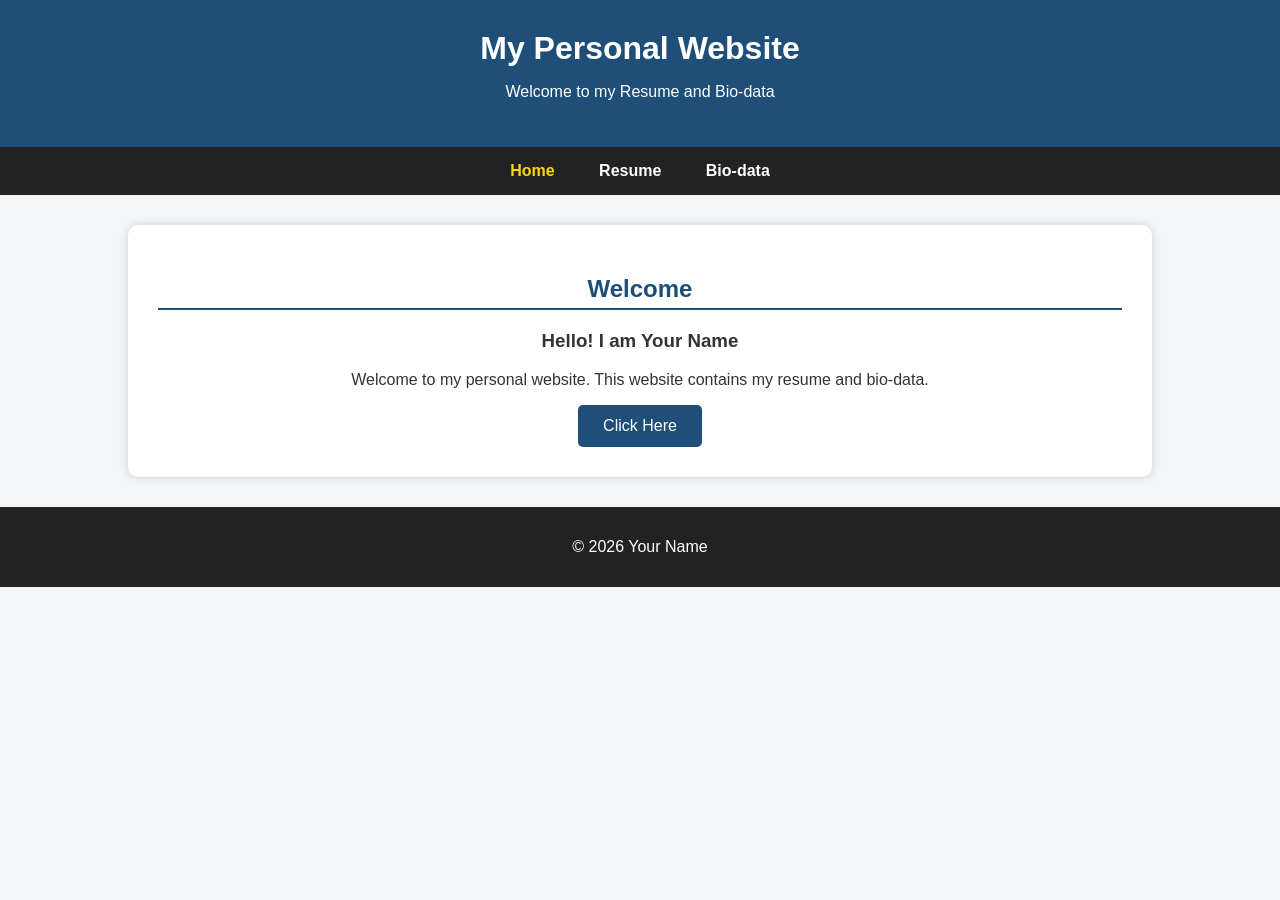
==== index.html @ 9315f7fa "Initial commit: Personal Website structure (Home, Bio-data, Resume)" ====
<!DOCTYPE html>
<html lang="en">
<head>
    <meta charset="UTF-8">
    <meta name="viewport" content="width=device-width, initial-scale=1.0">
    <title>My Personal Website</title>
    <link rel="stylesheet" href="style.css">
</head>

<body>

<header>
    <h1>My Personal Website</h1>
    <p>Welcome to my Resume and Bio-data</p>
</header>

<nav>
    <a href="index.html" class="active">Home</a>
    <a href="resume.html">Resume</a>
    <a href="biodata.html">Bio-data</a>
</nav>

<section class="home">
    <h2>Welcome</h2>

    <h3>Hello! I am Your Name</h3>

    <p>
        Welcome to my personal website. This website contains
        my resume and bio-data.
    </p>

    <button onclick="welcomeMessage()">Click Here</button>
</section>

<footer>
    <p>&copy; 2026 Your Name</p>
</footer>

<script src="script.js"></script>

</body>
</html>
---- style.css ----
* {
    box-sizing: border-box;
}

body {
    margin: 0;
    font-family: Arial, sans-serif;
    background-color: #f4f6f8;
    color: #333;
}

header {
    background-color: #1f4e79;
    color: white;
    text-align: center;
    padding: 30px;
}

header h1 {
    margin: 0;
}

nav {
    background-color: #222;
    text-align: center;
    padding: 15px;
}

nav a {
    color: white;
    text-decoration: none;
    margin: 0 20px;
    font-weight: bold;
}

nav a:hover,
nav a.active {
    color: #ffd700;
}

.container,
.home {
    width: 80%;
    margin: 30px auto;
    background-color: white;
    padding: 30px;
    border-radius: 10px;
    box-shadow: 0 0 10px #ccc;
}

.home {
    text-align: center;
}

h2 {
    color: #1f4e79;
    border-bottom: 2px solid #1f4e79;
    padding-bottom: 5px;
}

table {
    width: 100%;
    border-collapse: collapse;
    margin-bottom: 20px;
}

th,
td {
    border: 1px solid #999;
    padding: 12px;
    text-align: left;
}

th {
    background-color: #1f4e79;
    color: white;
}

.biodata th {
    width: 30%;
}

li {
    margin: 8px 0;
}

button {
    background-color: #1f4e79;
    color: white;
    border: none;
    padding: 12px 25px;
    border-radius: 5px;
    cursor: pointer;
    font-size: 16px;
}

button:hover {
    background-color: #163a5c;
}

footer {
    background-color: #222;
    color: white;
    text-align: center;
    padding: 15px;
    margin-top: 30px;
}

@media (max-width: 600px) {
    .container,
    .home {
        width: 92%;
        padding: 20px 15px;
        margin: 20px auto;
    }

    nav a {
        display: inline-block;
        margin: 5px 12px;
    }

    table {
        display: block;
        overflow-x: auto;
    }
}
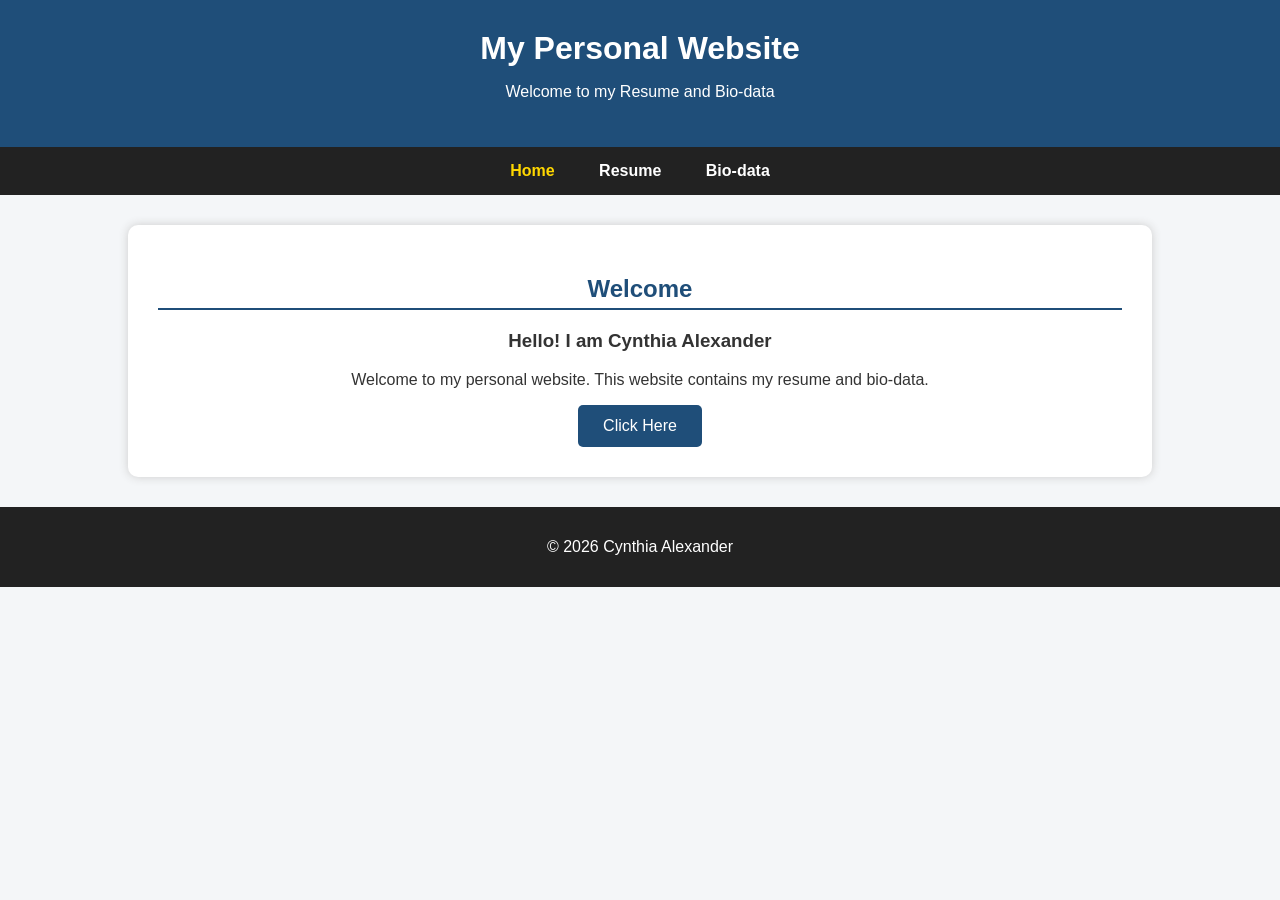
==== commit 4147d0a1: "Update personal details for Cynthia Alexander" ====
--- a/index.html
+++ b/index.html
@@ -23,7 +23,7 @@
 <section class="home">
     <h2>Welcome</h2>
 
-    <h3>Hello! I am Your Name</h3>
+    <h3>Hello! I am Cynthia Alexander</h3>
 
     <p>
         Welcome to my personal website. This website contains
@@ -34,7 +34,7 @@
 </section>
 
 <footer>
-    <p>&copy; 2026 Your Name</p>
+    <p>&copy; 2026 Cynthia Alexander</p>
 </footer>
 
 <script src="script.js"></script>
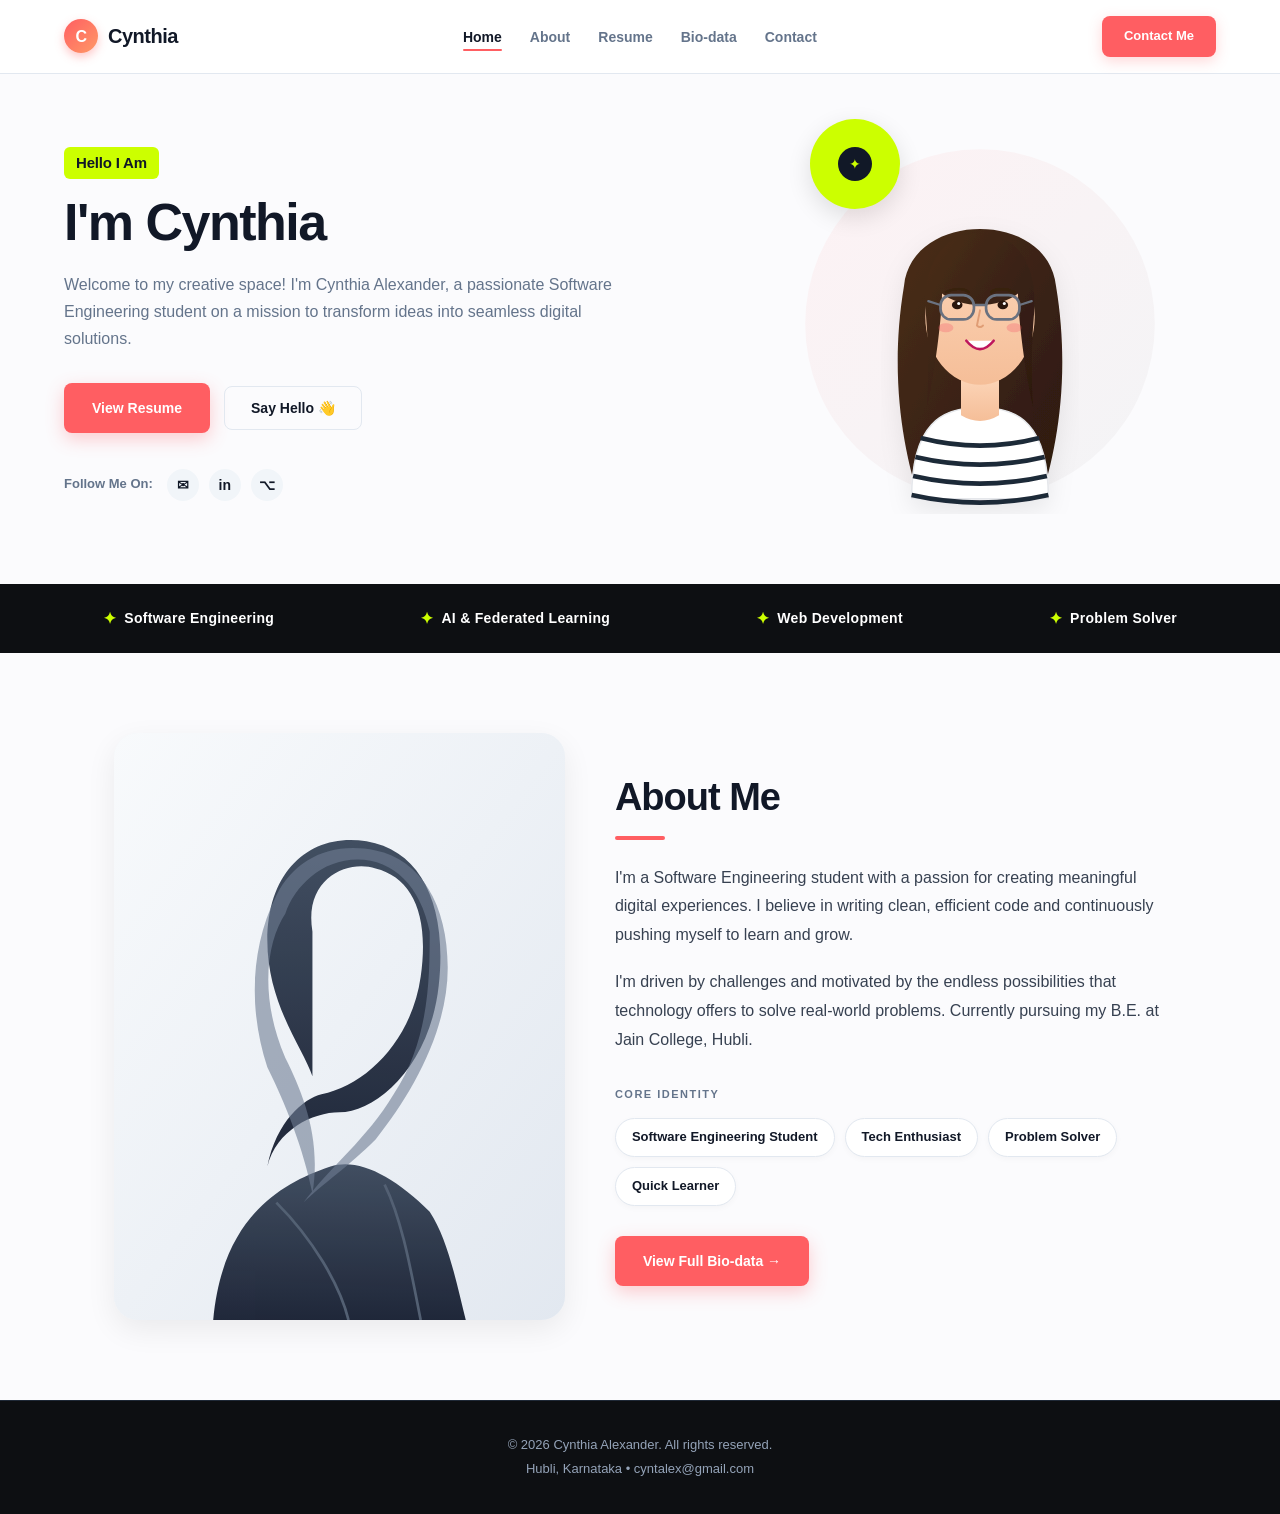
==== commit 0cc2094d: "Add modern Home, Navigation, About Me, and Contact pages inspired by reference designs" ====
--- a/index.html
+++ b/index.html
@@ -3,41 +3,118 @@
 <head>
     <meta charset="UTF-8">
     <meta name="viewport" content="width=device-width, initial-scale=1.0">
-    <title>My Personal Website</title>
+    <title>Cynthia Alexander | Portfolio & Resume</title>
     <link rel="stylesheet" href="style.css">
 </head>
-
 <body>
 
-<header>
-    <h1>My Personal Website</h1>
-    <p>Welcome to my Resume and Bio-data</p>
-</header>
+    <!-- ================= Modern Navbar ================= -->
+    <header class="site-header">
+        <div class="nav-container">
+            <a href="index.html" class="brand-logo">
+                <span class="brand-icon">C</span>
+                <span>Cynthia</span>
+            </a>
 
-<nav>
-    <a href="index.html" class="active">Home</a>
-    <a href="resume.html">Resume</a>
-    <a href="biodata.html">Bio-data</a>
-</nav>
+            <button class="mobile-toggle" onclick="toggleMenu()" aria-label="Toggle navigation">☰</button>
 
-<section class="home">
-    <h2>Welcome</h2>
+            <ul class="nav-links" id="navLinks">
+                <li><a href="index.html" class="active">Home</a></li>
+                <li><a href="about.html">About</a></li>
+                <li><a href="resume.html">Resume</a></li>
+                <li><a href="biodata.html">Bio-data</a></li>
+                <li><a href="contact.html">Contact</a></li>
+            </ul>
 
-    <h3>Hello! I am Cynthia Alexander</h3>
+            <div class="nav-actions">
+                <a href="contact.html" class="btn-contact-nav">Contact Me</a>
+            </div>
+        </div>
+    </header>
 
-    <p>
-        Welcome to my personal website. This website contains
-        my resume and bio-data.
-    </p>
+    <!-- ================= Hero Section (Image 1 reference) ================= -->
+    <section class="hero-section">
+        <div class="hero-content">
+            <div class="hero-highlight-pill">Hello I Am</div>
+            <h1 class="hero-title">I'm Cynthia</h1>
+            <p class="hero-desc">
+                Welcome to my creative space! I'm Cynthia Alexander, a passionate Software Engineering student on a mission to transform ideas into seamless digital solutions.
+            </p>
 
-    <button onclick="welcomeMessage()">Click Here</button>
-</section>
+            <div class="hero-cta-group">
+                <a href="resume.html" class="btn-primary">View Resume</a>
+                <button class="btn-secondary" onclick="welcomeMessage()">Say Hello 👋</button>
+            </div>
 
-<footer>
-    <p>&copy; 2026 Cynthia Alexander</p>
-</footer>
+            <div class="hero-social">
+                <span>Follow Me On:</span>
+                <div class="social-icons">
+                    <a href="mailto:cyntalex@gmail.com" class="social-icon-btn" title="Email" target="_blank">✉</a>
+                    <a href="https://linkedin.com" class="social-icon-btn" title="LinkedIn" target="_blank">in</a>
+                    <a href="https://github.com" class="social-icon-btn" title="GitHub" target="_blank">⌥</a>
+                </div>
+            </div>
+        </div>
 
-<script src="script.js"></script>
+        <div class="hero-visual">
+            <div class="hero-image-wrap">
+                <!-- Circular Rotating Badge -->
+                <div class="circular-badge">
+                    <div class="circular-badge-center">✦</div>
+                </div>
+                <img src="assets/profile.svg" alt="Cynthia Alexander Portrait">
+            </div>
+        </div>
+    </section>
 
+    <!-- ================= Dark Feature Ticker Banner ================= -->
+    <div class="ticker-banner">
+        <div class="ticker-content">
+            <div class="ticker-item"><span class="ticker-sparkle">✦</span> Software Engineering</div>
+            <div class="ticker-item"><span class="ticker-sparkle">✦</span> AI & Federated Learning</div>
+            <div class="ticker-item"><span class="ticker-sparkle">✦</span> Web Development</div>
+            <div class="ticker-item"><span class="ticker-sparkle">✦</span> Problem Solver</div>
+        </div>
+    </div>
+
+    <!-- ================= About Me Section (Image 2 reference) ================= -->
+    <section class="about-section" id="about">
+        <div class="about-image-wrap">
+            <img src="assets/about-portrait.svg" alt="About Cynthia Alexander">
+        </div>
+
+        <div class="about-content">
+            <h2 class="section-title">About Me</h2>
+            <div class="accent-line"></div>
+
+            <p class="about-text">
+                I'm a Software Engineering student with a passion for creating meaningful digital experiences. I believe in writing clean, efficient code and continuously pushing myself to learn and grow.
+            </p>
+
+            <p class="about-text">
+                I'm driven by challenges and motivated by the endless possibilities that technology offers to solve real-world problems. Currently pursuing my B.E. at Jain College, Hubli.
+            </p>
+
+            <div class="core-identity-label">CORE IDENTITY</div>
+            <div class="identity-pills">
+                <span class="identity-pill">Software Engineering Student</span>
+                <span class="identity-pill">Tech Enthusiast</span>
+                <span class="identity-pill">Problem Solver</span>
+                <span class="identity-pill">Quick Learner</span>
+            </div>
+
+            <div style="margin-top: 30px;">
+                <a href="biodata.html" class="btn-primary">View Full Bio-data →</a>
+            </div>
+        </div>
+    </section>
+
+    <!-- ================= Footer ================= -->
+    <footer class="site-footer">
+        <p>&copy; 2026 Cynthia Alexander. All rights reserved.</p>
+        <p>Hubli, Karnataka • cyntalex@gmail.com</p>
+    </footer>
+
+    <script src="script.js"></script>
 </body>
-</html>+</html>
--- a/style.css
+++ b/style.css
@@ -1,126 +1,781 @@
+/* ==========================================================================
+   Modern Portfolio Stylesheet - Cynthia Alexander
+   Inspired by Reference Designs (Hero + About + Modern Navbar)
+   ========================================================================== */
+
+:root {
+  --primary: #ff5e62;         /* Coral / Pink accent from Image 1 */
+  --primary-hover: #e54b4f;
+  --accent-lime: #ccff00;     /* Electric Lime from Image 1 badge & highlight */
+  --dark-bg: #0d0f12;         /* Dark banner background */
+  --text-main: #111827;       /* Deep charcoal */
+  --text-muted: #64748b;      /* Slate grey */
+  --bg-page: #fbfbfd;         /* Clean soft off-white */
+  --card-bg: #ffffff;
+  --border-light: #e2e8f0;
+  --radius-sm: 8px;
+  --radius-md: 14px;
+  --radius-lg: 24px;
+  --radius-full: 9999px;
+  --shadow-subtle: 0 4px 20px rgba(0, 0, 0, 0.05);
+  --shadow-card: 0 10px 30px rgba(0, 0, 0, 0.07);
+}
+
 * {
-    box-sizing: border-box;
+  box-sizing: border-box;
+  margin: 0;
+  padding: 0;
 }
 
 body {
-    margin: 0;
-    font-family: Arial, sans-serif;
-    background-color: #f4f6f8;
-    color: #333;
-}
-
-header {
-    background-color: #1f4e79;
-    color: white;
+  font-family: -apple-system, BlinkMacSystemFont, "Segoe UI", Roboto, Helvetica, Arial, sans-serif;
+  background-color: var(--bg-page);
+  color: var(--text-main);
+  line-height: 1.6;
+  -webkit-font-smoothing: antialiased;
+}
+
+/* ==========================================================================
+   Navigation Bar (Matches Image 1 & 2)
+   ========================================================================== */
+.site-header {
+  position: sticky;
+  top: 0;
+  z-index: 100;
+  background: rgba(255, 255, 255, 0.95);
+  backdrop-filter: blur(10px);
+  border-bottom: 1px solid var(--border-light);
+}
+
+.nav-container {
+  max-width: 1200px;
+  margin: 0 auto;
+  padding: 16px 24px;
+  display: flex;
+  align-items: center;
+  justify-content: space-between;
+}
+
+.brand-logo {
+  display: flex;
+  align-items: center;
+  gap: 10px;
+  text-decoration: none;
+  font-size: 20px;
+  font-weight: 800;
+  color: var(--text-main);
+  letter-spacing: -0.5px;
+}
+
+.brand-icon {
+  width: 34px;
+  height: 34px;
+  border-radius: 50%;
+  background: linear-gradient(135deg, #ff5e62, #ff9966);
+  color: white;
+  display: flex;
+  align-items: center;
+  justify-content: center;
+  font-size: 16px;
+  font-weight: 800;
+  box-shadow: 0 4px 10px rgba(255, 94, 98, 0.35);
+}
+
+.nav-links {
+  display: flex;
+  align-items: center;
+  gap: 28px;
+  list-style: none;
+}
+
+.nav-links a {
+  text-decoration: none;
+  font-size: 14px;
+  font-weight: 600;
+  color: var(--text-muted);
+  transition: color 0.2s ease;
+  position: relative;
+  padding: 6px 0;
+}
+
+.nav-links a:hover,
+.nav-links a.active {
+  color: var(--text-main);
+}
+
+.nav-links a.active::after {
+  content: '';
+  position: absolute;
+  bottom: 0;
+  left: 0;
+  width: 100%;
+  height: 2px;
+  background-color: var(--primary);
+  border-radius: 2px;
+}
+
+.nav-actions {
+  display: flex;
+  align-items: center;
+  gap: 16px;
+}
+
+.btn-contact-nav {
+  text-decoration: none;
+  background-color: var(--primary);
+  color: white;
+  font-size: 13px;
+  font-weight: 700;
+  padding: 10px 22px;
+  border-radius: var(--radius-sm);
+  transition: all 0.2s ease;
+  box-shadow: 0 4px 14px rgba(255, 94, 98, 0.25);
+  display: inline-block;
+}
+
+.btn-contact-nav:hover {
+  background-color: var(--primary-hover);
+  transform: translateY(-1px);
+}
+
+/* Mobile Nav Toggle */
+.mobile-toggle {
+  display: none;
+  background: none;
+  border: none;
+  font-size: 24px;
+  color: var(--text-main);
+  cursor: pointer;
+}
+
+/* ==========================================================================
+   Hero Section (Matches Image 1 reference)
+   ========================================================================== */
+.hero-section {
+  max-width: 1200px;
+  margin: 0 auto;
+  padding: 60px 24px 70px;
+  display: grid;
+  grid-template-columns: 1.15fr 0.85fr;
+  align-items: center;
+  gap: 40px;
+}
+
+.hero-content {
+  max-width: 580px;
+}
+
+.hero-highlight-pill {
+  display: inline-block;
+  background: var(--accent-lime);
+  color: #111827;
+  font-size: 15px;
+  font-weight: 800;
+  padding: 4px 12px;
+  border-radius: 6px;
+  margin-bottom: 14px;
+  letter-spacing: -0.2px;
+}
+
+.hero-title {
+  font-size: 52px;
+  font-weight: 900;
+  line-height: 1.12;
+  letter-spacing: -1.5px;
+  color: var(--text-main);
+  margin-bottom: 20px;
+}
+
+.hero-desc {
+  font-size: 16px;
+  line-height: 1.7;
+  color: var(--text-muted);
+  margin-bottom: 30px;
+}
+
+.hero-cta-group {
+  display: flex;
+  align-items: center;
+  gap: 14px;
+  margin-bottom: 36px;
+}
+
+.btn-primary {
+  display: inline-block;
+  background-color: var(--primary);
+  color: white;
+  text-decoration: none;
+  font-size: 14px;
+  font-weight: 700;
+  padding: 14px 28px;
+  border-radius: var(--radius-sm);
+  transition: all 0.2s ease;
+  box-shadow: 0 6px 18px rgba(255, 94, 98, 0.3);
+  border: none;
+  cursor: pointer;
+}
+
+.btn-primary:hover {
+  background-color: var(--primary-hover);
+  transform: translateY(-2px);
+}
+
+.btn-secondary {
+  display: inline-block;
+  background-color: transparent;
+  color: var(--text-main);
+  text-decoration: none;
+  font-size: 14px;
+  font-weight: 700;
+  padding: 13px 26px;
+  border-radius: var(--radius-sm);
+  border: 1.5px solid var(--border-light);
+  transition: all 0.2s ease;
+  cursor: pointer;
+}
+
+.btn-secondary:hover {
+  border-color: var(--text-main);
+  background-color: rgba(0, 0, 0, 0.03);
+}
+
+.hero-social {
+  display: flex;
+  align-items: center;
+  gap: 14px;
+  font-size: 13px;
+  font-weight: 600;
+  color: var(--text-muted);
+}
+
+.social-icons {
+  display: flex;
+  gap: 10px;
+}
+
+.social-icon-btn {
+  width: 32px;
+  height: 32px;
+  border-radius: 50%;
+  background: #f1f5f9;
+  color: var(--text-main);
+  display: flex;
+  align-items: center;
+  justify-content: center;
+  text-decoration: none;
+  font-size: 14px;
+  font-weight: bold;
+  transition: all 0.2s ease;
+}
+
+.social-icon-btn:hover {
+  background: var(--text-main);
+  color: white;
+  transform: translateY(-2px);
+}
+
+/* Hero Visual / Avatar Card */
+.hero-visual {
+  position: relative;
+  display: flex;
+  justify-content: center;
+  align-items: center;
+}
+
+.hero-image-wrap {
+  position: relative;
+  width: 100%;
+  max-width: 380px;
+  aspect-ratio: 1;
+  border-radius: 50%;
+  overflow: visible;
+}
+
+.hero-image-wrap img,
+.hero-image-wrap svg {
+  width: 100%;
+  height: 100%;
+  display: block;
+  object-fit: cover;
+}
+
+/* Circular Rotating Badge (Image 1 reference) */
+.circular-badge {
+  position: absolute;
+  top: -15px;
+  left: 20px;
+  width: 90px;
+  height: 90px;
+  background-color: var(--accent-lime);
+  border-radius: 50%;
+  display: flex;
+  align-items: center;
+  justify-content: center;
+  box-shadow: 0 8px 24px rgba(0, 0, 0, 0.12);
+  z-index: 10;
+  animation: spin 20s linear infinite;
+}
+
+.circular-badge-center {
+  width: 34px;
+  height: 34px;
+  background: #111827;
+  color: var(--accent-lime);
+  border-radius: 50%;
+  display: flex;
+  align-items: center;
+  justify-content: center;
+  font-size: 14px;
+}
+
+@keyframes spin {
+  from { transform: rotate(0deg); }
+  to { transform: rotate(360deg); }
+}
+
+/* ==========================================================================
+   Dark Feature Ticker Banner (Matches Image 1 bottom bar)
+   ========================================================================== */
+.ticker-banner {
+  background-color: var(--dark-bg);
+  color: white;
+  padding: 22px 24px;
+  overflow: hidden;
+}
+
+.ticker-content {
+  max-width: 1200px;
+  margin: 0 auto;
+  display: flex;
+  justify-content: space-around;
+  align-items: center;
+  flex-wrap: wrap;
+  gap: 20px;
+  font-size: 14px;
+  font-weight: 600;
+  letter-spacing: 0.3px;
+}
+
+.ticker-item {
+  display: flex;
+  align-items: center;
+  gap: 8px;
+}
+
+.ticker-sparkle {
+  color: var(--accent-lime);
+  font-size: 16px;
+}
+
+/* ==========================================================================
+   About Me Section (Matches Image 2 reference)
+   ========================================================================== */
+.about-section {
+  max-width: 1100px;
+  margin: 80px auto;
+  padding: 0 24px;
+  display: grid;
+  grid-template-columns: 0.9fr 1.1fr;
+  gap: 50px;
+  align-items: center;
+}
+
+.about-image-wrap {
+  width: 100%;
+  border-radius: var(--radius-lg);
+  overflow: hidden;
+  box-shadow: var(--shadow-card);
+  background: #f1f5f9;
+}
+
+.about-image-wrap img,
+.about-image-wrap svg {
+  width: 100%;
+  height: auto;
+  display: block;
+}
+
+.about-content {
+  padding: 10px 0;
+}
+
+.section-title {
+  font-size: 38px;
+  font-weight: 900;
+  letter-spacing: -1px;
+  color: var(--text-main);
+  margin-bottom: 8px;
+}
+
+.accent-line {
+  width: 50px;
+  height: 4px;
+  background-color: var(--primary);
+  border-radius: 2px;
+  margin-bottom: 24px;
+}
+
+.about-text {
+  font-size: 16px;
+  line-height: 1.8;
+  color: #374151;
+  margin-bottom: 18px;
+}
+
+.core-identity-label {
+  font-size: 11px;
+  font-weight: 800;
+  letter-spacing: 1.5px;
+  color: var(--text-muted);
+  text-transform: uppercase;
+  margin-top: 32px;
+  margin-bottom: 14px;
+}
+
+.identity-pills {
+  display: flex;
+  flex-wrap: wrap;
+  gap: 10px;
+}
+
+.identity-pill {
+  font-size: 13px;
+  font-weight: 600;
+  color: var(--text-main);
+  background: white;
+  border: 1.5px solid var(--border-light);
+  padding: 8px 16px;
+  border-radius: var(--radius-full);
+  transition: all 0.2s ease;
+  box-shadow: 0 2px 6px rgba(0, 0, 0, 0.03);
+}
+
+.identity-pill:hover {
+  border-color: var(--primary);
+  color: var(--primary);
+  transform: translateY(-1px);
+}
+
+/* ==========================================================================
+   Page Container (Shared for Resume, Bio-data, Contact)
+   ========================================================================== */
+.page-container {
+  max-width: 960px;
+  margin: 40px auto 80px;
+  padding: 0 24px;
+}
+
+.page-header-card {
+  text-align: center;
+  background: white;
+  padding: 40px 24px;
+  border-radius: var(--radius-lg);
+  border: 1px solid var(--border-light);
+  box-shadow: var(--shadow-subtle);
+  margin-bottom: 30px;
+}
+
+.page-header-card h1 {
+  font-size: 34px;
+  font-weight: 900;
+  letter-spacing: -0.8px;
+  color: var(--text-main);
+  margin-bottom: 8px;
+}
+
+.page-header-card p {
+  color: var(--text-muted);
+  font-size: 15px;
+}
+
+.content-card {
+  background: white;
+  border-radius: var(--radius-lg);
+  padding: 36px 40px;
+  border: 1px solid var(--border-light);
+  box-shadow: var(--shadow-card);
+  margin-bottom: 30px;
+}
+
+.card-section-title {
+  font-size: 20px;
+  font-weight: 800;
+  color: var(--text-main);
+  display: flex;
+  align-items: center;
+  gap: 10px;
+  margin-top: 28px;
+  margin-bottom: 16px;
+  padding-bottom: 8px;
+  border-bottom: 2px solid #f1f5f9;
+}
+
+.card-section-title:first-child {
+  margin-top: 0;
+}
+
+/* Modern Tables (For Educational Qualification & Bio-data) */
+.modern-table {
+  width: 100%;
+  border-collapse: separate;
+  border-spacing: 0;
+  margin: 16px 0 24px;
+  border-radius: var(--radius-md);
+  overflow: hidden;
+  border: 1px solid var(--border-light);
+}
+
+.modern-table th {
+  background-color: #f8fafc;
+  color: var(--text-main);
+  font-size: 13px;
+  font-weight: 700;
+  text-transform: uppercase;
+  letter-spacing: 0.5px;
+  padding: 14px 18px;
+  text-align: left;
+  border-bottom: 1px solid var(--border-light);
+}
+
+.modern-table td {
+  padding: 14px 18px;
+  font-size: 14px;
+  color: #374151;
+  border-bottom: 1px solid #f1f5f9;
+}
+
+.modern-table tr:last-child td {
+  border-bottom: none;
+}
+
+.modern-table tr:hover td {
+  background-color: #fafbfc;
+}
+
+.biodata-table th {
+  width: 32%;
+  background-color: #ffffff;
+  color: var(--text-muted);
+  font-weight: 600;
+}
+
+.biodata-table td {
+  font-weight: 500;
+  color: var(--text-main);
+}
+
+/* Modern List Styling */
+.modern-list {
+  list-style: none;
+  display: flex;
+  flex-direction: column;
+  gap: 10px;
+  margin: 14px 0 20px;
+}
+
+.modern-list li {
+  display: flex;
+  align-items: center;
+  gap: 10px;
+  font-size: 14.5px;
+  color: #374151;
+}
+
+.modern-list li::before {
+  content: '✦';
+  color: var(--primary);
+  font-size: 12px;
+}
+
+.skill-tags {
+  display: flex;
+  flex-wrap: wrap;
+  gap: 10px;
+  margin: 14px 0 20px;
+}
+
+.skill-tag {
+  background: #f1f5f9;
+  color: var(--text-main);
+  padding: 7px 16px;
+  border-radius: var(--radius-sm);
+  font-size: 13.5px;
+  font-weight: 600;
+}
+
+/* ==========================================================================
+   Contact Page Styles
+   ========================================================================== */
+.contact-grid {
+  display: grid;
+  grid-template-columns: 1fr 1.3fr;
+  gap: 30px;
+}
+
+.contact-info-list {
+  display: flex;
+  flex-direction: column;
+  gap: 18px;
+}
+
+.contact-info-card {
+  background: #f8fafc;
+  border: 1px solid var(--border-light);
+  border-radius: var(--radius-md);
+  padding: 20px;
+  display: flex;
+  align-items: center;
+  gap: 16px;
+}
+
+.contact-info-icon {
+  width: 44px;
+  height: 44px;
+  border-radius: 50%;
+  background: white;
+  border: 1px solid var(--border-light);
+  display: flex;
+  align-items: center;
+  justify-content: center;
+  font-size: 18px;
+  box-shadow: 0 2px 6px rgba(0,0,0,0.04);
+}
+
+.contact-info-label {
+  font-size: 12px;
+  color: var(--text-muted);
+  text-transform: uppercase;
+  font-weight: 700;
+  letter-spacing: 0.5px;
+}
+
+.contact-info-value {
+  font-size: 15px;
+  font-weight: 700;
+  color: var(--text-main);
+}
+
+.contact-form {
+  display: flex;
+  flex-direction: column;
+  gap: 18px;
+}
+
+.form-group {
+  display: flex;
+  flex-direction: column;
+  gap: 6px;
+}
+
+.form-group label {
+  font-size: 13px;
+  font-weight: 700;
+  color: var(--text-main);
+}
+
+.form-control {
+  width: 100%;
+  padding: 12px 16px;
+  font-size: 14px;
+  border: 1.5px solid var(--border-light);
+  border-radius: var(--radius-sm);
+  background: white;
+  color: var(--text-main);
+  transition: border-color 0.2s ease;
+  font-family: inherit;
+}
+
+.form-control:focus {
+  outline: none;
+  border-color: var(--primary);
+  box-shadow: 0 0 0 3px rgba(255, 94, 98, 0.15);
+}
+
+textarea.form-control {
+  min-height: 120px;
+  resize: vertical;
+}
+
+/* ==========================================================================
+   Footer
+   ========================================================================== */
+.site-footer {
+  background-color: var(--dark-bg);
+  color: #94a3b8;
+  padding: 30px 24px;
+  text-align: center;
+  font-size: 13px;
+  border-top: 1px solid #1f2937;
+}
+
+.site-footer p {
+  margin: 4px 0;
+}
+
+/* ==========================================================================
+   Responsive Breakpoints
+   ========================================================================== */
+@media (max-width: 900px) {
+  .hero-section {
+    grid-template-columns: 1fr;
     text-align: center;
-    padding: 30px;
-}
-
-header h1 {
-    margin: 0;
-}
-
-nav {
-    background-color: #222;
+    padding-top: 40px;
+  }
+  .hero-content {
+    margin: 0 auto;
+  }
+  .hero-title {
+    font-size: 40px;
+  }
+  .hero-cta-group,
+  .hero-social {
+    justify-content: center;
+  }
+  .hero-visual {
+    margin-top: 20px;
+  }
+  .about-section {
+    grid-template-columns: 1fr;
     text-align: center;
-    padding: 15px;
-}
-
-nav a {
-    color: white;
-    text-decoration: none;
-    margin: 0 20px;
-    font-weight: bold;
-}
-
-nav a:hover,
-nav a.active {
-    color: #ffd700;
-}
-
-.container,
-.home {
-    width: 80%;
-    margin: 30px auto;
-    background-color: white;
-    padding: 30px;
-    border-radius: 10px;
-    box-shadow: 0 0 10px #ccc;
-}
-
-.home {
-    text-align: center;
-}
-
-h2 {
-    color: #1f4e79;
-    border-bottom: 2px solid #1f4e79;
-    padding-bottom: 5px;
-}
-
-table {
+  }
+  .accent-line {
+    margin: 0 auto 24px;
+  }
+  .identity-pills {
+    justify-content: center;
+  }
+  .contact-grid {
+    grid-template-columns: 1fr;
+  }
+}
+
+@media (max-width: 650px) {
+  .nav-links {
+    display: none;
+    flex-direction: column;
+    position: absolute;
+    top: 100%;
+    left: 0;
     width: 100%;
-    border-collapse: collapse;
-    margin-bottom: 20px;
-}
-
-th,
-td {
-    border: 1px solid #999;
-    padding: 12px;
-    text-align: left;
-}
-
-th {
-    background-color: #1f4e79;
-    color: white;
-}
-
-.biodata th {
-    width: 30%;
-}
-
-li {
-    margin: 8px 0;
-}
-
-button {
-    background-color: #1f4e79;
-    color: white;
-    border: none;
-    padding: 12px 25px;
-    border-radius: 5px;
-    cursor: pointer;
-    font-size: 16px;
-}
-
-button:hover {
-    background-color: #163a5c;
-}
-
-footer {
-    background-color: #222;
-    color: white;
-    text-align: center;
-    padding: 15px;
-    margin-top: 30px;
-}
-
-@media (max-width: 600px) {
-    .container,
-    .home {
-        width: 92%;
-        padding: 20px 15px;
-        margin: 20px auto;
-    }
-
-    nav a {
-        display: inline-block;
-        margin: 5px 12px;
-    }
-
-    table {
-        display: block;
-        overflow-x: auto;
-    }
-}+    background: white;
+    padding: 20px;
+    border-bottom: 1px solid var(--border-light);
+    box-shadow: var(--shadow-card);
+  }
+  .nav-links.open {
+    display: flex;
+  }
+  .mobile-toggle {
+    display: block;
+  }
+  .content-card {
+    padding: 24px 20px;
+  }
+  .hero-title {
+    font-size: 32px;
+  }
+  .modern-table {
+    display: block;
+    overflow-x: auto;
+  }
+}
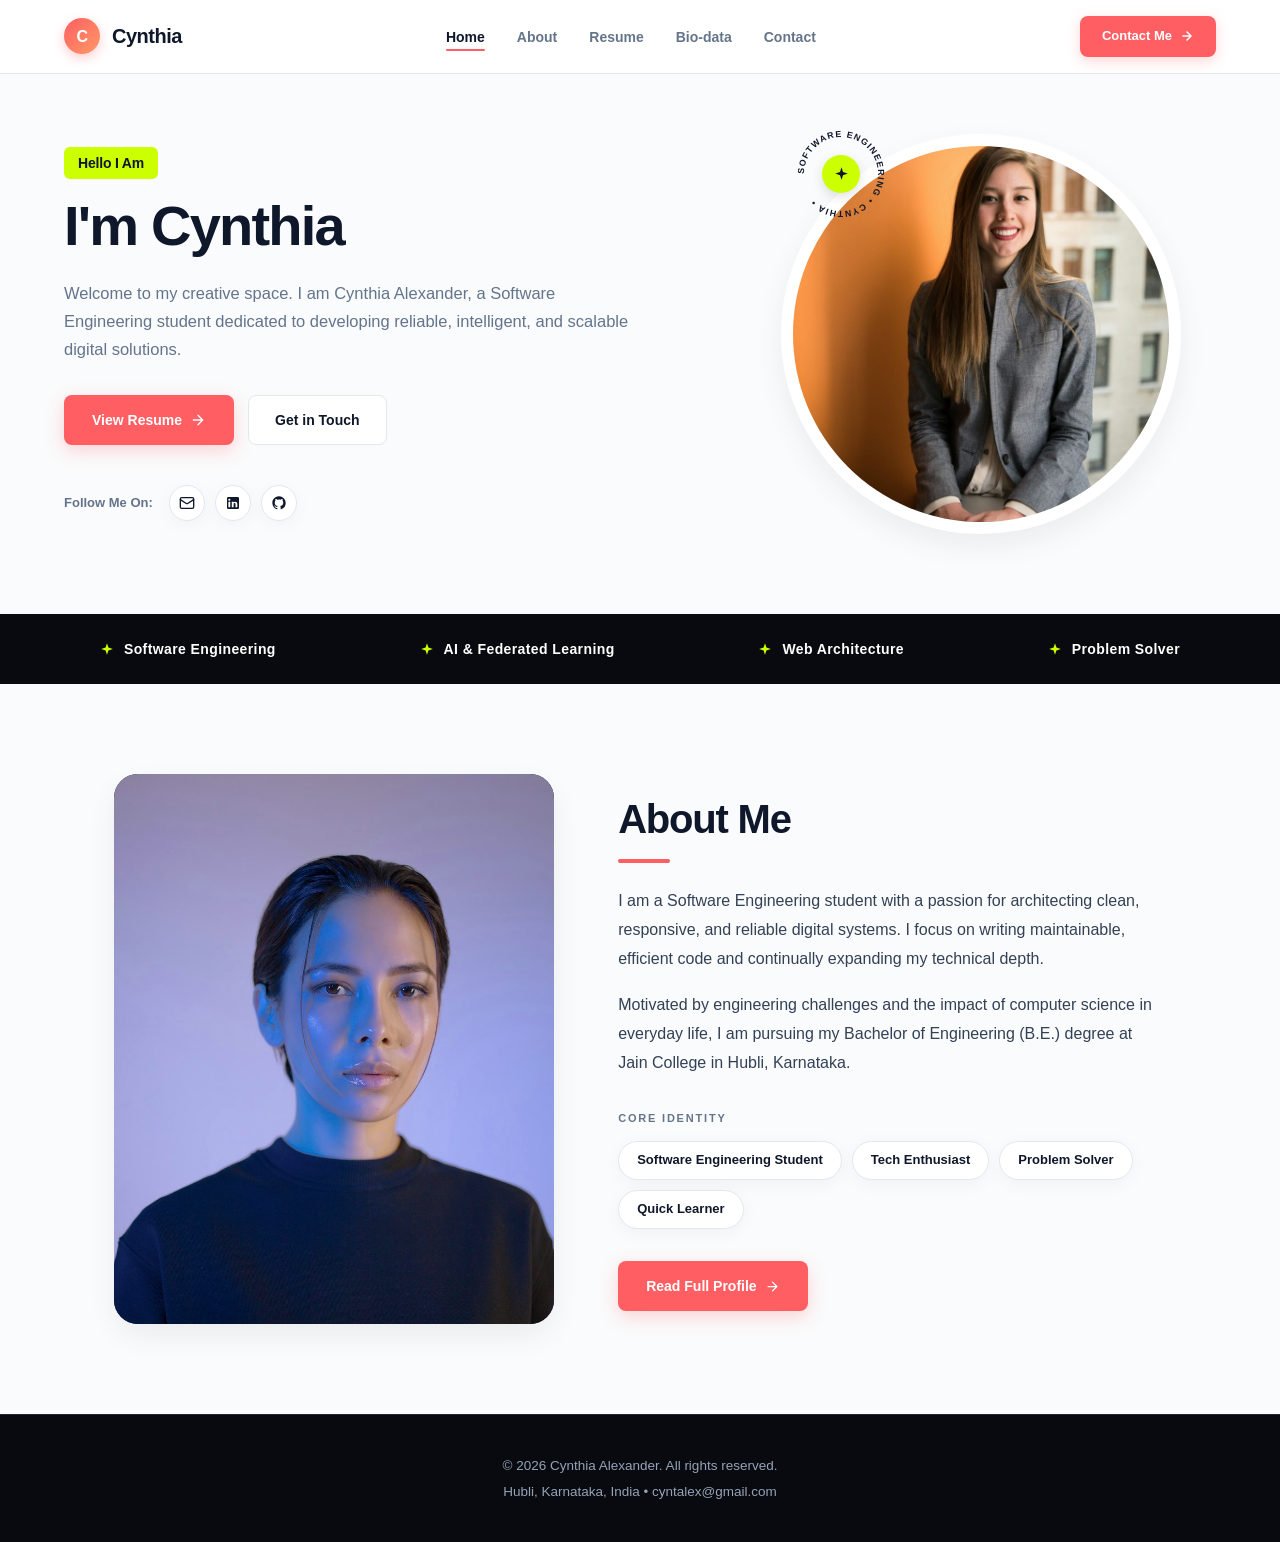
==== commit c4ef9d3e: "Replace casual emojis with professional SVG vector icons and photography" ====
--- a/index.html
+++ b/index.html
@@ -12,11 +12,17 @@
     <header class="site-header">
         <div class="nav-container">
             <a href="index.html" class="brand-logo">
-                <span class="brand-icon">C</span>
+                <span class="brand-badge">C</span>
                 <span>Cynthia</span>
             </a>
 
-            <button class="mobile-toggle" onclick="toggleMenu()" aria-label="Toggle navigation">☰</button>
+            <button class="mobile-toggle" onclick="toggleMenu()" aria-label="Toggle navigation">
+                <svg width="24" height="24" viewBox="0 0 24 24" fill="none" stroke="currentColor" stroke-width="2" stroke-linecap="round" stroke-linejoin="round">
+                    <line x1="4" x2="20" y1="6" y2="6"/>
+                    <line x1="4" x2="20" y1="12" y2="12"/>
+                    <line x1="4" x2="20" y1="18" y2="18"/>
+                </svg>
+            </button>
 
             <ul class="nav-links" id="navLinks">
                 <li><a href="index.html" class="active">Home</a></li>
@@ -27,7 +33,12 @@
             </ul>
 
             <div class="nav-actions">
-                <a href="contact.html" class="btn-contact-nav">Contact Me</a>
+                <a href="contact.html" class="btn-contact-nav">
+                    <span>Contact Me</span>
+                    <svg width="14" height="14" viewBox="0 0 24 24" fill="none" stroke="currentColor" stroke-width="2.5" stroke-linecap="round" stroke-linejoin="round">
+                        <path d="M5 12h14M12 5l7 7-7 7"/>
+                    </svg>
+                </a>
             </div>
         </div>
     </header>
@@ -38,31 +49,66 @@
             <div class="hero-highlight-pill">Hello I Am</div>
             <h1 class="hero-title">I'm Cynthia</h1>
             <p class="hero-desc">
-                Welcome to my creative space! I'm Cynthia Alexander, a passionate Software Engineering student on a mission to transform ideas into seamless digital solutions.
+                Welcome to my creative space. I am Cynthia Alexander, a Software Engineering student dedicated to developing reliable, intelligent, and scalable digital solutions.
             </p>
 
             <div class="hero-cta-group">
-                <a href="resume.html" class="btn-primary">View Resume</a>
-                <button class="btn-secondary" onclick="welcomeMessage()">Say Hello 👋</button>
+                <a href="resume.html" class="btn-primary">
+                    <span>View Resume</span>
+                    <svg width="16" height="16" viewBox="0 0 24 24" fill="none" stroke="currentColor" stroke-width="2" stroke-linecap="round" stroke-linejoin="round">
+                        <path d="M5 12h14M12 5l7 7-7 7"/>
+                    </svg>
+                </a>
+                <a href="contact.html" class="btn-secondary">
+                    <span>Get in Touch</span>
+                </a>
             </div>
 
             <div class="hero-social">
                 <span>Follow Me On:</span>
                 <div class="social-icons">
-                    <a href="mailto:cyntalex@gmail.com" class="social-icon-btn" title="Email" target="_blank">✉</a>
-                    <a href="https://linkedin.com" class="social-icon-btn" title="LinkedIn" target="_blank">in</a>
-                    <a href="https://github.com" class="social-icon-btn" title="GitHub" target="_blank">⌥</a>
+                    <a href="mailto:cyntalex@gmail.com" class="social-icon-btn" title="Email">
+                        <svg width="16" height="16" viewBox="0 0 24 24" fill="none" stroke="currentColor" stroke-width="2" stroke-linecap="round" stroke-linejoin="round">
+                            <rect width="20" height="16" x="2" y="4" rx="2"/>
+                            <path d="m22 7-8.97 5.7a1.94 1.94 0 0 1-2.06 0L2 7"/>
+                        </svg>
+                    </a>
+                    <a href="https://linkedin.com" target="_blank" rel="noopener noreferrer" class="social-icon-btn" title="LinkedIn">
+                        <svg width="16" height="16" viewBox="0 0 24 24" fill="currentColor">
+                            <path d="M19 3a2 2 0 0 1 2 2v14a2 2 0 0 1-2 2H5a2 2 0 0 1-2-2V5a2 2 0 0 1 2-2h14m-.5 15.5v-5.3a3.26 3.26 0 0 0-3.26-3.26c-.85 0-1.84.52-2.28 1.3v-1.11h-2.79v8.37h2.79v-4.93c0-.77.62-1.4 1.39-1.4a1.4 1.4 0 0 1 1.4 1.4v4.93h2.75M6.46 8.76a1.64 1.64 0 1 0 0-3.28 1.64 1.64 0 0 0 0 3.28m1.4 9.74v-8.37H5.06v8.37h2.8z"/>
+                        </svg>
+                    </a>
+                    <a href="https://github.com" target="_blank" rel="noopener noreferrer" class="social-icon-btn" title="GitHub">
+                        <svg width="16" height="16" viewBox="0 0 24 24" fill="currentColor">
+                            <path fill-rule="evenodd" clip-rule="evenodd" d="M12 2C6.477 2 2 6.484 2 12.017c0 4.425 2.865 8.18 6.839 9.504.5.092.682-.217.682-.483 0-.237-.008-.868-.013-1.703-2.782.605-3.369-1.343-3.369-1.343-.454-1.158-1.11-1.466-1.11-1.466-.908-.62.069-.608.069-.608 1.003.07 1.53 1.032 1.53 1.032.892 1.53 2.341 1.088 2.91.832.092-.647.35-1.088.636-1.338-2.22-.253-4.555-1.113-4.555-4.951 0-1.093.39-1.988 1.029-2.688-.103-.253-.446-1.272.098-2.65 0 0 .84-.27 2.75 1.026A9.564 9.564 0 0112 6.844c.85.004 1.705.115 2.504.337 1.909-1.296 2.747-1.027 2.747-1.027.546 1.379.202 2.398.1 2.651.64.7 1.028 1.595 1.028 2.688 0 3.848-2.339 4.695-4.566 4.943.359.309.678.92.678 1.855 0 1.338-.012 2.419-.012 2.747 0 .268.18.58.688.482A10.019 10.019 0 0022 12.017C22 6.484 17.522 2 12 2z"/>
+                        </svg>
+                    </a>
                 </div>
             </div>
         </div>
 
         <div class="hero-visual">
             <div class="hero-image-wrap">
-                <!-- Circular Rotating Badge -->
-                <div class="circular-badge">
-                    <div class="circular-badge-center">✦</div>
+                <!-- Circular Rotating Vector Badge (Matches Image 1 reference) -->
+                <div class="circular-badge-wrap">
+                    <svg viewBox="0 0 100 100" class="circular-text-svg">
+                        <path id="badgeCircle" d="M 50, 50 m -37, 0 a 37,37 0 1,1 74,0 a 37,37 0 1,1 -74,0" fill="none"/>
+                        <text font-size="8.8" font-weight="800" fill="#0f172a" letter-spacing="1.2">
+                            <textPath href="#badgeCircle" startOffset="0%">
+                                SOFTWARE ENGINEERING • CYNTHIA •
+                            </textPath>
+                        </text>
+                    </svg>
+                    <div class="circular-badge-center">
+                        <svg width="15" height="15" viewBox="0 0 24 24" fill="currentColor">
+                            <path d="m12 2 2.4 7.4L22 12l-7.6 2.6L12 22l-2.4-7.4L2 12l7.6-2.6z"/>
+                        </svg>
+                    </div>
                 </div>
-                <img src="assets/profile.svg" alt="Cynthia Alexander Portrait">
+
+                <div class="hero-image-inner">
+                    <img src="assets/profile.jpg" alt="Cynthia Alexander Portrait" onerror="this.src='assets/profile.svg'">
+                </div>
             </div>
         </div>
     </section>
@@ -70,17 +116,45 @@
     <!-- ================= Dark Feature Ticker Banner ================= -->
     <div class="ticker-banner">
         <div class="ticker-content">
-            <div class="ticker-item"><span class="ticker-sparkle">✦</span> Software Engineering</div>
-            <div class="ticker-item"><span class="ticker-sparkle">✦</span> AI & Federated Learning</div>
-            <div class="ticker-item"><span class="ticker-sparkle">✦</span> Web Development</div>
-            <div class="ticker-item"><span class="ticker-sparkle">✦</span> Problem Solver</div>
+            <div class="ticker-item">
+                <span class="ticker-sparkle">
+                    <svg width="14" height="14" viewBox="0 0 24 24" fill="currentColor">
+                        <path d="m12 2 2.4 7.4L22 12l-7.6 2.6L12 22l-2.4-7.4L2 12l7.6-2.6z"/>
+                    </svg>
+                </span>
+                <span>Software Engineering</span>
+            </div>
+            <div class="ticker-item">
+                <span class="ticker-sparkle">
+                    <svg width="14" height="14" viewBox="0 0 24 24" fill="currentColor">
+                        <path d="m12 2 2.4 7.4L22 12l-7.6 2.6L12 22l-2.4-7.4L2 12l7.6-2.6z"/>
+                    </svg>
+                </span>
+                <span>AI & Federated Learning</span>
+            </div>
+            <div class="ticker-item">
+                <span class="ticker-sparkle">
+                    <svg width="14" height="14" viewBox="0 0 24 24" fill="currentColor">
+                        <path d="m12 2 2.4 7.4L22 12l-7.6 2.6L12 22l-2.4-7.4L2 12l7.6-2.6z"/>
+                    </svg>
+                </span>
+                <span>Web Architecture</span>
+            </div>
+            <div class="ticker-item">
+                <span class="ticker-sparkle">
+                    <svg width="14" height="14" viewBox="0 0 24 24" fill="currentColor">
+                        <path d="m12 2 2.4 7.4L22 12l-7.6 2.6L12 22l-2.4-7.4L2 12l7.6-2.6z"/>
+                    </svg>
+                </span>
+                <span>Problem Solver</span>
+            </div>
         </div>
     </div>
 
     <!-- ================= About Me Section (Image 2 reference) ================= -->
     <section class="about-section" id="about">
         <div class="about-image-wrap">
-            <img src="assets/about-portrait.svg" alt="About Cynthia Alexander">
+            <img src="assets/about.jpg" alt="About Cynthia Alexander" onerror="this.src='assets/about-portrait.svg'">
         </div>
 
         <div class="about-content">
@@ -88,14 +162,14 @@
             <div class="accent-line"></div>
 
             <p class="about-text">
-                I'm a Software Engineering student with a passion for creating meaningful digital experiences. I believe in writing clean, efficient code and continuously pushing myself to learn and grow.
+                I am a Software Engineering student with a passion for architecting clean, responsive, and reliable digital systems. I focus on writing maintainable, efficient code and continually expanding my technical depth.
             </p>
 
             <p class="about-text">
-                I'm driven by challenges and motivated by the endless possibilities that technology offers to solve real-world problems. Currently pursuing my B.E. at Jain College, Hubli.
+                Motivated by engineering challenges and the impact of computer science in everyday life, I am pursuing my Bachelor of Engineering (B.E.) degree at Jain College in Hubli, Karnataka.
             </p>
 
-            <div class="core-identity-label">CORE IDENTITY</div>
+            <div class="core-identity-label">Core Identity</div>
             <div class="identity-pills">
                 <span class="identity-pill">Software Engineering Student</span>
                 <span class="identity-pill">Tech Enthusiast</span>
@@ -103,8 +177,13 @@
                 <span class="identity-pill">Quick Learner</span>
             </div>
 
-            <div style="margin-top: 30px;">
-                <a href="biodata.html" class="btn-primary">View Full Bio-data →</a>
+            <div style="margin-top: 32px;">
+                <a href="about.html" class="btn-primary">
+                    <span>Read Full Profile</span>
+                    <svg width="15" height="15" viewBox="0 0 24 24" fill="none" stroke="currentColor" stroke-width="2" stroke-linecap="round" stroke-linejoin="round">
+                        <path d="M5 12h14M12 5l7 7-7 7"/>
+                    </svg>
+                </a>
             </div>
         </div>
     </section>
@@ -112,7 +191,7 @@
     <!-- ================= Footer ================= -->
     <footer class="site-footer">
         <p>&copy; 2026 Cynthia Alexander. All rights reserved.</p>
-        <p>Hubli, Karnataka • cyntalex@gmail.com</p>
+        <p>Hubli, Karnataka, India • cyntalex@gmail.com</p>
     </footer>
 
     <script src="script.js"></script>
--- a/style.css
+++ b/style.css
@@ -1,24 +1,25 @@
 /* ==========================================================================
-   Modern Portfolio Stylesheet - Cynthia Alexander
-   Inspired by Reference Designs (Hero + About + Modern Navbar)
+   Professional Portfolio Stylesheet - Cynthia Alexander
+   Crafted with Modern Web Standards, Typography & Pure SVG Vectors
    ========================================================================== */
 
 :root {
-  --primary: #ff5e62;         /* Coral / Pink accent from Image 1 */
+  --primary: #ff5e62;         /* Coral / Terracotta accent from design reference */
   --primary-hover: #e54b4f;
-  --accent-lime: #ccff00;     /* Electric Lime from Image 1 badge & highlight */
-  --dark-bg: #0d0f12;         /* Dark banner background */
-  --text-main: #111827;       /* Deep charcoal */
-  --text-muted: #64748b;      /* Slate grey */
-  --bg-page: #fbfbfd;         /* Clean soft off-white */
+  --accent-lime: #ccff00;     /* Electric Lime highlight from reference badge */
+  --dark-bg: #090a0f;         /* Deep obsidian banner */
+  --text-main: #0f172a;       /* Slate 900 for high-contrast legible text */
+  --text-muted: #64748b;      /* Slate 500 for secondary copy */
+  --bg-page: #fafbfc;         /* Clean modern canvas */
   --card-bg: #ffffff;
   --border-light: #e2e8f0;
   --radius-sm: 8px;
-  --radius-md: 14px;
+  --radius-md: 16px;
   --radius-lg: 24px;
   --radius-full: 9999px;
-  --shadow-subtle: 0 4px 20px rgba(0, 0, 0, 0.05);
-  --shadow-card: 0 10px 30px rgba(0, 0, 0, 0.07);
+  --shadow-subtle: 0 4px 20px -2px rgba(15, 23, 42, 0.05);
+  --shadow-card: 0 12px 32px -4px rgba(15, 23, 42, 0.08);
+  --shadow-primary: 0 8px 24px -4px rgba(255, 94, 98, 0.35);
 }
 
 * {
@@ -28,22 +29,24 @@
 }
 
 body {
-  font-family: -apple-system, BlinkMacSystemFont, "Segoe UI", Roboto, Helvetica, Arial, sans-serif;
+  font-family: -apple-system, BlinkMacSystemFont, "Segoe UI", Roboto, "Helvetica Neue", Arial, sans-serif;
   background-color: var(--bg-page);
   color: var(--text-main);
   line-height: 1.6;
   -webkit-font-smoothing: antialiased;
+  -moz-osx-font-smoothing: grayscale;
 }
 
 /* ==========================================================================
-   Navigation Bar (Matches Image 1 & 2)
+   Navigation Bar
    ========================================================================== */
 .site-header {
   position: sticky;
   top: 0;
   z-index: 100;
-  background: rgba(255, 255, 255, 0.95);
-  backdrop-filter: blur(10px);
+  background: rgba(255, 255, 255, 0.92);
+  backdrop-filter: blur(12px);
+  -webkit-backdrop-filter: blur(12px);
   border-bottom: 1px solid var(--border-light);
 }
 
@@ -59,7 +62,7 @@
 .brand-logo {
   display: flex;
   align-items: center;
-  gap: 10px;
+  gap: 12px;
   text-decoration: none;
   font-size: 20px;
   font-weight: 800;
@@ -67,9 +70,9 @@
   letter-spacing: -0.5px;
 }
 
-.brand-icon {
-  width: 34px;
-  height: 34px;
+.brand-badge {
+  width: 36px;
+  height: 36px;
   border-radius: 50%;
   background: linear-gradient(135deg, #ff5e62, #ff9966);
   color: white;
@@ -78,13 +81,13 @@
   justify-content: center;
   font-size: 16px;
   font-weight: 800;
-  box-shadow: 0 4px 10px rgba(255, 94, 98, 0.35);
+  box-shadow: 0 4px 12px rgba(255, 94, 98, 0.3);
 }
 
 .nav-links {
   display: flex;
   align-items: center;
-  gap: 28px;
+  gap: 32px;
   list-style: none;
 }
 
@@ -93,7 +96,7 @@
   font-size: 14px;
   font-weight: 600;
   color: var(--text-muted);
-  transition: color 0.2s ease;
+  transition: all 0.2s ease;
   position: relative;
   padding: 6px 0;
 }
@@ -130,22 +133,24 @@
   border-radius: var(--radius-sm);
   transition: all 0.2s ease;
   box-shadow: 0 4px 14px rgba(255, 94, 98, 0.25);
-  display: inline-block;
+  display: inline-flex;
+  align-items: center;
+  gap: 8px;
 }
 
 .btn-contact-nav:hover {
   background-color: var(--primary-hover);
   transform: translateY(-1px);
-}
-
-/* Mobile Nav Toggle */
+  box-shadow: var(--shadow-primary);
+}
+
 .mobile-toggle {
   display: none;
   background: none;
   border: none;
-  font-size: 24px;
   color: var(--text-main);
   cursor: pointer;
+  padding: 6px;
 }
 
 /* ==========================================================================
@@ -154,11 +159,11 @@
 .hero-section {
   max-width: 1200px;
   margin: 0 auto;
-  padding: 60px 24px 70px;
+  padding: 60px 24px 80px;
   display: grid;
   grid-template-columns: 1.15fr 0.85fr;
   align-items: center;
-  gap: 40px;
+  gap: 48px;
 }
 
 .hero-content {
@@ -168,40 +173,43 @@
 .hero-highlight-pill {
   display: inline-block;
   background: var(--accent-lime);
-  color: #111827;
-  font-size: 15px;
+  color: #0f172a;
+  font-size: 14px;
   font-weight: 800;
-  padding: 4px 12px;
+  padding: 5px 14px;
   border-radius: 6px;
-  margin-bottom: 14px;
+  margin-bottom: 16px;
   letter-spacing: -0.2px;
 }
 
 .hero-title {
-  font-size: 52px;
+  font-size: 56px;
   font-weight: 900;
-  line-height: 1.12;
-  letter-spacing: -1.5px;
-  color: var(--text-main);
-  margin-bottom: 20px;
+  line-height: 1.1;
+  letter-spacing: -1.8px;
+  color: var(--text-main);
+  margin-bottom: 22px;
 }
 
 .hero-desc {
-  font-size: 16px;
+  font-size: 16.5px;
   line-height: 1.7;
   color: var(--text-muted);
-  margin-bottom: 30px;
+  margin-bottom: 32px;
 }
 
 .hero-cta-group {
   display: flex;
   align-items: center;
   gap: 14px;
-  margin-bottom: 36px;
+  margin-bottom: 40px;
 }
 
 .btn-primary {
-  display: inline-block;
+  display: inline-flex;
+  align-items: center;
+  justify-content: center;
+  gap: 8px;
   background-color: var(--primary);
   color: white;
   text-decoration: none;
@@ -210,7 +218,7 @@
   padding: 14px 28px;
   border-radius: var(--radius-sm);
   transition: all 0.2s ease;
-  box-shadow: 0 6px 18px rgba(255, 94, 98, 0.3);
+  box-shadow: 0 6px 18px rgba(255, 94, 98, 0.25);
   border: none;
   cursor: pointer;
 }
@@ -218,11 +226,15 @@
 .btn-primary:hover {
   background-color: var(--primary-hover);
   transform: translateY(-2px);
+  box-shadow: var(--shadow-primary);
 }
 
 .btn-secondary {
-  display: inline-block;
-  background-color: transparent;
+  display: inline-flex;
+  align-items: center;
+  justify-content: center;
+  gap: 8px;
+  background-color: white;
   color: var(--text-main);
   text-decoration: none;
   font-size: 14px;
@@ -236,15 +248,15 @@
 
 .btn-secondary:hover {
   border-color: var(--text-main);
-  background-color: rgba(0, 0, 0, 0.03);
+  background-color: #f8fafc;
 }
 
 .hero-social {
   display: flex;
   align-items: center;
-  gap: 14px;
+  gap: 16px;
   font-size: 13px;
-  font-weight: 600;
+  font-weight: 700;
   color: var(--text-muted);
 }
 
@@ -254,27 +266,28 @@
 }
 
 .social-icon-btn {
-  width: 32px;
-  height: 32px;
+  width: 36px;
+  height: 36px;
   border-radius: 50%;
-  background: #f1f5f9;
+  background: white;
+  border: 1px solid var(--border-light);
   color: var(--text-main);
   display: flex;
   align-items: center;
   justify-content: center;
   text-decoration: none;
-  font-size: 14px;
-  font-weight: bold;
   transition: all 0.2s ease;
+  box-shadow: var(--shadow-subtle);
 }
 
 .social-icon-btn:hover {
   background: var(--text-main);
   color: white;
+  border-color: var(--text-main);
   transform: translateY(-2px);
 }
 
-/* Hero Visual / Avatar Card */
+/* Hero Portrait Visual (Image 1 reference) */
 .hero-visual {
   position: relative;
   display: flex;
@@ -285,47 +298,61 @@
 .hero-image-wrap {
   position: relative;
   width: 100%;
-  max-width: 380px;
+  max-width: 400px;
   aspect-ratio: 1;
   border-radius: 50%;
-  overflow: visible;
-}
-
-.hero-image-wrap img,
-.hero-image-wrap svg {
+  padding: 12px;
+  background: white;
+  box-shadow: var(--shadow-card);
+}
+
+.hero-image-inner {
   width: 100%;
   height: 100%;
+  border-radius: 50%;
+  overflow: hidden;
+  position: relative;
+  background: #f1f5f9;
+}
+
+.hero-image-inner img {
+  width: 100%;
+  height: 100%;
+  object-fit: cover;
   display: block;
-  object-fit: cover;
 }
 
 /* Circular Rotating Badge (Image 1 reference) */
-.circular-badge {
+.circular-badge-wrap {
   position: absolute;
-  top: -15px;
-  left: 20px;
-  width: 90px;
-  height: 90px;
+  top: -10px;
+  left: 10px;
+  width: 100px;
+  height: 100px;
+  z-index: 10;
+  display: flex;
+  align-items: center;
+  justify-content: center;
+}
+
+.circular-text-svg {
+  width: 100%;
+  height: 100%;
+  animation: spin 22s linear infinite;
+  transform-origin: center;
+}
+
+.circular-badge-center {
+  position: absolute;
+  width: 38px;
+  height: 38px;
+  border-radius: 50%;
   background-color: var(--accent-lime);
-  border-radius: 50%;
+  color: #0f172a;
   display: flex;
   align-items: center;
   justify-content: center;
-  box-shadow: 0 8px 24px rgba(0, 0, 0, 0.12);
-  z-index: 10;
-  animation: spin 20s linear infinite;
-}
-
-.circular-badge-center {
-  width: 34px;
-  height: 34px;
-  background: #111827;
-  color: var(--accent-lime);
-  border-radius: 50%;
-  display: flex;
-  align-items: center;
-  justify-content: center;
-  font-size: 14px;
+  box-shadow: 0 4px 12px rgba(0, 0, 0, 0.12);
 }
 
 @keyframes spin {
@@ -339,8 +366,7 @@
 .ticker-banner {
   background-color: var(--dark-bg);
   color: white;
-  padding: 22px 24px;
-  overflow: hidden;
+  padding: 24px 24px;
 }
 
 .ticker-content {
@@ -350,21 +376,22 @@
   justify-content: space-around;
   align-items: center;
   flex-wrap: wrap;
-  gap: 20px;
+  gap: 24px;
   font-size: 14px;
-  font-weight: 600;
-  letter-spacing: 0.3px;
+  font-weight: 700;
+  letter-spacing: 0.4px;
 }
 
 .ticker-item {
   display: flex;
   align-items: center;
-  gap: 8px;
+  gap: 10px;
 }
 
 .ticker-sparkle {
   color: var(--accent-lime);
-  font-size: 16px;
+  display: flex;
+  align-items: center;
 }
 
 /* ==========================================================================
@@ -372,43 +399,47 @@
    ========================================================================== */
 .about-section {
   max-width: 1100px;
-  margin: 80px auto;
+  margin: 90px auto;
   padding: 0 24px;
   display: grid;
   grid-template-columns: 0.9fr 1.1fr;
-  gap: 50px;
+  gap: 56px;
   align-items: center;
 }
 
 .about-image-wrap {
   width: 100%;
+  max-width: 440px;
+  aspect-ratio: 4/5;
   border-radius: var(--radius-lg);
   overflow: hidden;
   box-shadow: var(--shadow-card);
-  background: #f1f5f9;
-}
-
-.about-image-wrap img,
-.about-image-wrap svg {
+  background: #0f172a;
+  position: relative;
+}
+
+.about-image-wrap img {
   width: 100%;
-  height: auto;
+  height: 100%;
+  object-fit: cover;
   display: block;
+  filter: grayscale(15%) contrast(105%);
 }
 
 .about-content {
-  padding: 10px 0;
+  padding: 8px 0;
 }
 
 .section-title {
-  font-size: 38px;
+  font-size: 40px;
   font-weight: 900;
-  letter-spacing: -1px;
+  letter-spacing: -1.2px;
   color: var(--text-main);
   margin-bottom: 8px;
 }
 
 .accent-line {
-  width: 50px;
+  width: 52px;
   height: 4px;
   background-color: var(--primary);
   border-radius: 2px;
@@ -418,14 +449,14 @@
 .about-text {
   font-size: 16px;
   line-height: 1.8;
-  color: #374151;
+  color: #334155;
   margin-bottom: 18px;
 }
 
 .core-identity-label {
   font-size: 11px;
   font-weight: 800;
-  letter-spacing: 1.5px;
+  letter-spacing: 1.8px;
   color: var(--text-muted);
   text-transform: uppercase;
   margin-top: 32px;
@@ -444,10 +475,10 @@
   color: var(--text-main);
   background: white;
   border: 1.5px solid var(--border-light);
-  padding: 8px 16px;
+  padding: 8px 18px;
   border-radius: var(--radius-full);
   transition: all 0.2s ease;
-  box-shadow: 0 2px 6px rgba(0, 0, 0, 0.03);
+  box-shadow: var(--shadow-subtle);
 }
 
 .identity-pill:hover {
@@ -457,10 +488,10 @@
 }
 
 /* ==========================================================================
-   Page Container (Shared for Resume, Bio-data, Contact)
+   Page Container (Resume, Bio-data, Contact)
    ========================================================================== */
 .page-container {
-  max-width: 960px;
+  max-width: 980px;
   margin: 40px auto 80px;
   padding: 0 24px;
 }
@@ -468,17 +499,17 @@
 .page-header-card {
   text-align: center;
   background: white;
-  padding: 40px 24px;
+  padding: 44px 24px;
   border-radius: var(--radius-lg);
   border: 1px solid var(--border-light);
   box-shadow: var(--shadow-subtle);
-  margin-bottom: 30px;
+  margin-bottom: 32px;
 }
 
 .page-header-card h1 {
-  font-size: 34px;
+  font-size: 36px;
   font-weight: 900;
-  letter-spacing: -0.8px;
+  letter-spacing: -1px;
   color: var(--text-main);
   margin-bottom: 8px;
 }
@@ -491,30 +522,34 @@
 .content-card {
   background: white;
   border-radius: var(--radius-lg);
-  padding: 36px 40px;
+  padding: 40px 44px;
   border: 1px solid var(--border-light);
   box-shadow: var(--shadow-card);
-  margin-bottom: 30px;
+  margin-bottom: 32px;
 }
 
 .card-section-title {
-  font-size: 20px;
+  font-size: 19px;
   font-weight: 800;
   color: var(--text-main);
   display: flex;
   align-items: center;
   gap: 10px;
-  margin-top: 28px;
+  margin-top: 32px;
   margin-bottom: 16px;
-  padding-bottom: 8px;
-  border-bottom: 2px solid #f1f5f9;
+  padding-bottom: 10px;
+  border-bottom: 1px solid var(--border-light);
+}
+
+.card-section-title svg {
+  color: var(--primary);
 }
 
 .card-section-title:first-child {
   margin-top: 0;
 }
 
-/* Modern Tables (For Educational Qualification & Bio-data) */
+/* Modern Tables */
 .modern-table {
   width: 100%;
   border-collapse: separate;
@@ -528,19 +563,19 @@
 .modern-table th {
   background-color: #f8fafc;
   color: var(--text-main);
-  font-size: 13px;
+  font-size: 12.5px;
   font-weight: 700;
   text-transform: uppercase;
-  letter-spacing: 0.5px;
-  padding: 14px 18px;
+  letter-spacing: 0.6px;
+  padding: 14px 20px;
   text-align: left;
   border-bottom: 1px solid var(--border-light);
 }
 
 .modern-table td {
-  padding: 14px 18px;
+  padding: 15px 20px;
   font-size: 14px;
-  color: #374151;
+  color: #334155;
   border-bottom: 1px solid #f1f5f9;
 }
 
@@ -549,58 +584,67 @@
 }
 
 .modern-table tr:hover td {
-  background-color: #fafbfc;
+  background-color: #fcfdfe;
 }
 
 .biodata-table th {
-  width: 32%;
+  width: 30%;
   background-color: #ffffff;
   color: var(--text-muted);
   font-weight: 600;
 }
 
 .biodata-table td {
-  font-weight: 500;
-  color: var(--text-main);
-}
-
-/* Modern List Styling */
+  font-weight: 600;
+  color: var(--text-main);
+}
+
+/* Lists & Badges */
 .modern-list {
   list-style: none;
   display: flex;
   flex-direction: column;
-  gap: 10px;
-  margin: 14px 0 20px;
+  gap: 12px;
+  margin: 14px 0 24px;
 }
 
 .modern-list li {
   display: flex;
-  align-items: center;
-  gap: 10px;
+  align-items: flex-start;
+  gap: 12px;
   font-size: 14.5px;
-  color: #374151;
-}
-
-.modern-list li::before {
-  content: '✦';
+  color: #334155;
+  line-height: 1.6;
+}
+
+.list-bullet-icon {
+  margin-top: 4px;
   color: var(--primary);
-  font-size: 12px;
+  flex-shrink: 0;
 }
 
 .skill-tags {
   display: flex;
   flex-wrap: wrap;
   gap: 10px;
-  margin: 14px 0 20px;
+  margin: 14px 0 24px;
 }
 
 .skill-tag {
+  display: inline-flex;
+  align-items: center;
+  gap: 8px;
   background: #f1f5f9;
   color: var(--text-main);
-  padding: 7px 16px;
+  padding: 8px 16px;
   border-radius: var(--radius-sm);
   font-size: 13.5px;
   font-weight: 600;
+  transition: all 0.2s ease;
+}
+
+.skill-tag:hover {
+  background: #e2e8f0;
 }
 
 /* ==========================================================================
@@ -608,8 +652,8 @@
    ========================================================================== */
 .contact-grid {
   display: grid;
-  grid-template-columns: 1fr 1.3fr;
-  gap: 30px;
+  grid-template-columns: 1fr 1.35fr;
+  gap: 36px;
 }
 
 .contact-info-list {
@@ -622,31 +666,40 @@
   background: #f8fafc;
   border: 1px solid var(--border-light);
   border-radius: var(--radius-md);
-  padding: 20px;
-  display: flex;
-  align-items: center;
-  gap: 16px;
+  padding: 22px;
+  display: flex;
+  align-items: center;
+  gap: 18px;
+  transition: all 0.2s ease;
+}
+
+.contact-info-card:hover {
+  border-color: #cbd5e1;
+  background: white;
+  box-shadow: var(--shadow-subtle);
 }
 
 .contact-info-icon {
-  width: 44px;
-  height: 44px;
+  width: 48px;
+  height: 48px;
   border-radius: 50%;
   background: white;
   border: 1px solid var(--border-light);
+  color: var(--primary);
   display: flex;
   align-items: center;
   justify-content: center;
-  font-size: 18px;
-  box-shadow: 0 2px 6px rgba(0,0,0,0.04);
+  box-shadow: var(--shadow-subtle);
+  flex-shrink: 0;
 }
 
 .contact-info-label {
-  font-size: 12px;
+  font-size: 11.5px;
   color: var(--text-muted);
   text-transform: uppercase;
-  font-weight: 700;
-  letter-spacing: 0.5px;
+  font-weight: 800;
+  letter-spacing: 0.6px;
+  margin-bottom: 2px;
 }
 
 .contact-info-value {
@@ -681,7 +734,7 @@
   border-radius: var(--radius-sm);
   background: white;
   color: var(--text-main);
-  transition: border-color 0.2s ease;
+  transition: all 0.2s ease;
   font-family: inherit;
 }
 
@@ -702,10 +755,10 @@
 .site-footer {
   background-color: var(--dark-bg);
   color: #94a3b8;
-  padding: 30px 24px;
+  padding: 36px 24px;
   text-align: center;
-  font-size: 13px;
-  border-top: 1px solid #1f2937;
+  font-size: 13.5px;
+  border-top: 1px solid #1e293b;
 }
 
 .site-footer p {
@@ -725,18 +778,21 @@
     margin: 0 auto;
   }
   .hero-title {
-    font-size: 40px;
+    font-size: 42px;
   }
   .hero-cta-group,
   .hero-social {
     justify-content: center;
   }
   .hero-visual {
-    margin-top: 20px;
+    margin-top: 10px;
   }
   .about-section {
     grid-template-columns: 1fr;
     text-align: center;
+  }
+  .about-image-wrap {
+    margin: 0 auto;
   }
   .accent-line {
     margin: 0 auto 24px;
@@ -758,7 +814,7 @@
     left: 0;
     width: 100%;
     background: white;
-    padding: 20px;
+    padding: 24px;
     border-bottom: 1px solid var(--border-light);
     box-shadow: var(--shadow-card);
   }
@@ -766,13 +822,16 @@
     display: flex;
   }
   .mobile-toggle {
-    display: block;
+    display: flex;
+  }
+  .nav-actions {
+    display: none;
   }
   .content-card {
-    padding: 24px 20px;
+    padding: 28px 20px;
   }
   .hero-title {
-    font-size: 32px;
+    font-size: 34px;
   }
   .modern-table {
     display: block;
